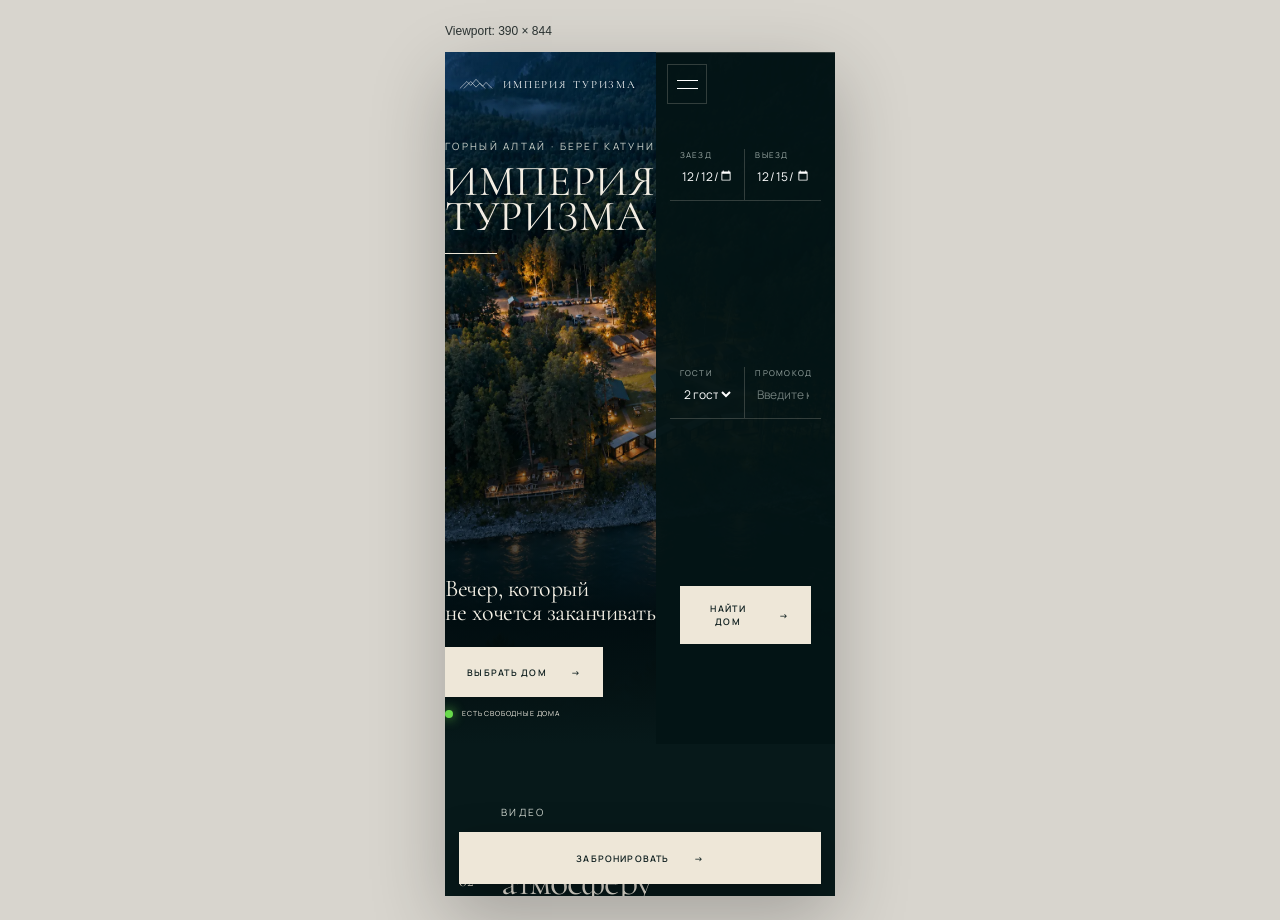
==== .qa/mobile.html @ fbb3b739 "Refine premium layout and replace RuTube with ad-free video" ====
<!doctype html>
<html lang="ru">
<head>
  <meta charset="utf-8">
  <meta name="viewport" content="width=device-width, initial-scale=1">
  <title>Mobile QA - Империя туризма</title>
  <style>
    *{box-sizing:border-box}
    html,body{margin:0;min-height:100%;background:#d8d5ce;font-family:Arial,sans-serif}
    body{padding:24px}
    p{margin:0 auto 14px;width:390px;color:#293130;font-size:12px}
    iframe{display:block;width:390px;height:844px;margin:auto;border:0;background:#07191a;box-shadow:0 24px 70px rgba(0,0,0,.24)}
  </style>
</head>
<body>
  <p>Viewport: 390 × 844</p>
  <iframe id="phone" src="../index.html" title="Мобильная версия сайта"></iframe>
</body>
</html>
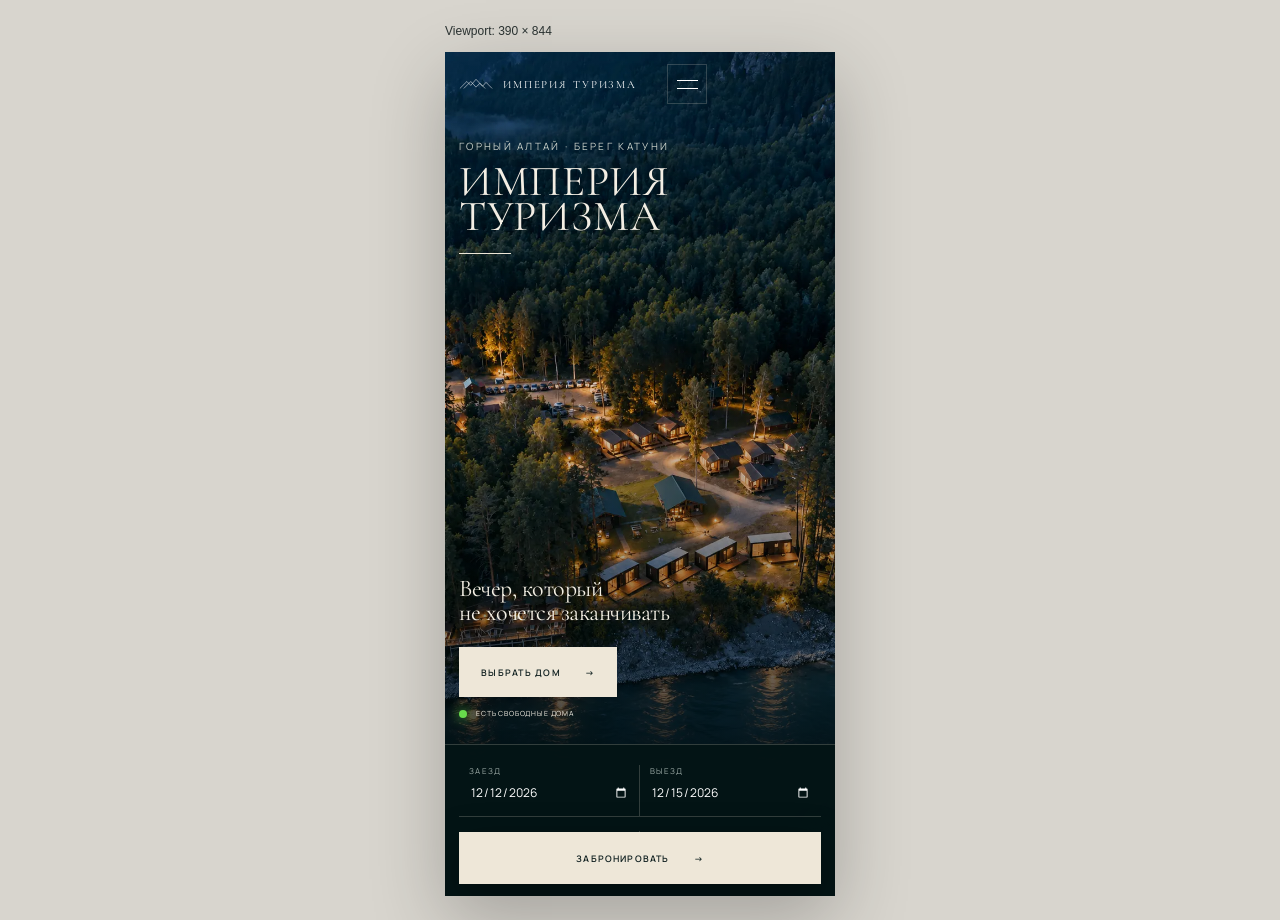
==== commit 0e8e9560: "Refresh mobile QA harness" ====
--- a/.qa/mobile.html
+++ b/.qa/mobile.html
@@ -14,6 +14,6 @@
 </head>
 <body>
   <p>Viewport: 390 × 844</p>
-  <iframe id="phone" src="../index.html" title="Мобильная версия сайта"></iframe>
+  <iframe id="phone" src="../index.html?v=559605" title="Мобильная версия сайта"></iframe>
 </body>
 </html>
